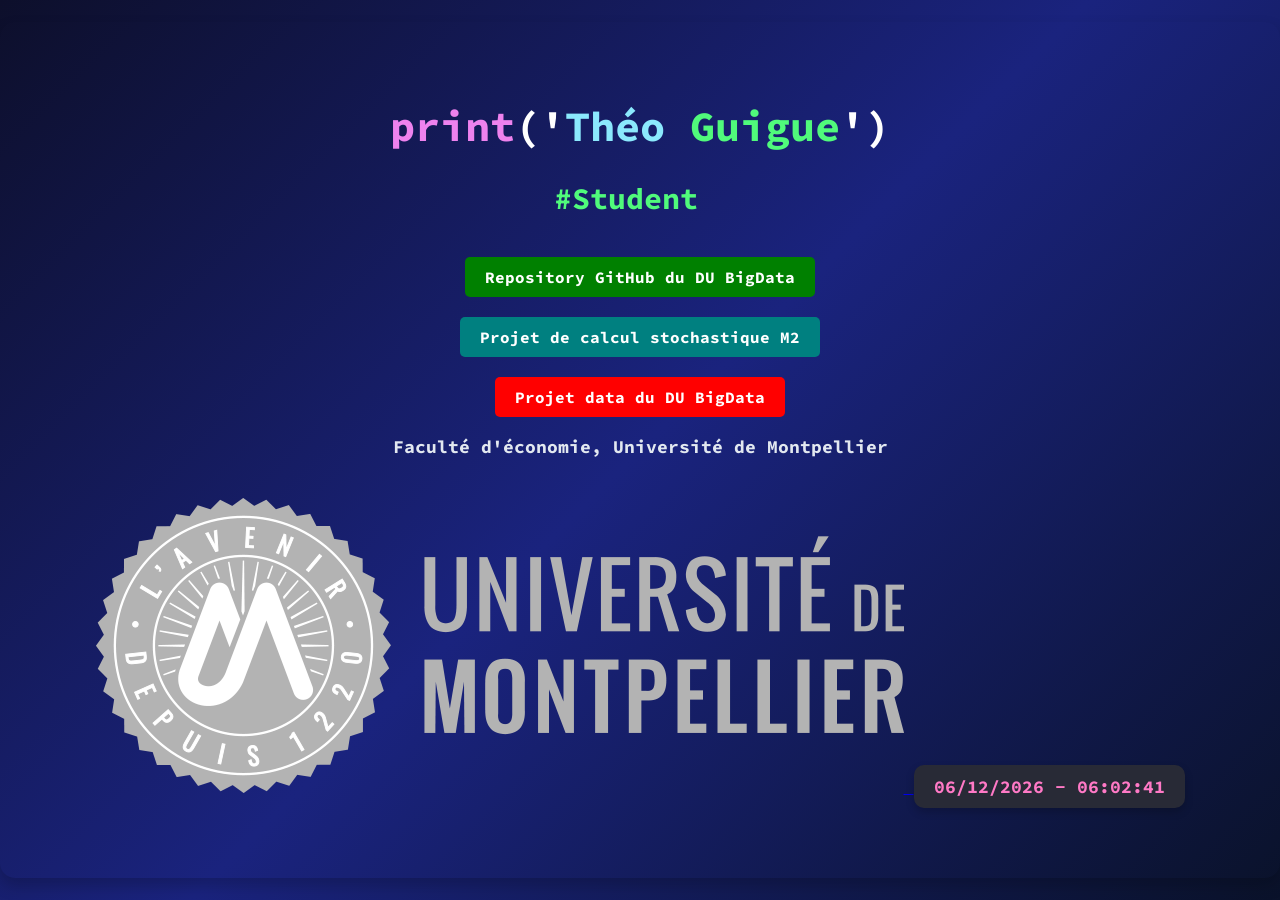
==== mon_site/index.html @ 54bfebbc "Add files via upload" ====
<!DOCTYPE html>
<html lang="fr">
<head>
    <meta charset="UTF-8">
    <meta name="viewport" content="width=device-width, initial-scale=1.0">
    <link rel="stylesheet" href="./style.css">
    <script src="./script.js" defer></script>
    <link rel="icon" href="./images_du_site/logo_python.png" type="image/png">
    <title>Site Théo Guigue</title>
</head>
<body>
    <div class="container">
        <h1><b>print('Théo Guigue')</b></h1>
        <h2>&#35? Student at the Montpellier University</h2>
        <a href="https://github.com/tguigue30/DU_Python" style="text-decoration: none;">
            <button id="githubButton" style="padding: 10px 20px; font-size: 16px; background-color: green; color: white; border: none; border-radius: 5px; cursor: pointer;">
                Repository GitHub du DU BigData
            </button>
        </a> <br> <br>
        <a href="https://github.com/tguigue30/DU_Python" style="text-decoration: none;" target = "Projet de calcul stochastique">
            <button id="coursButton" style="padding: 10px 20px; font-size: 16px; background-color: teal; color: white; border: none; border-radius: 5px; cursor: pointer;">
                Projet de calcul stochastique M2
            </button>
        </a> <br> <br>
        <a href="./GUIGUE-GAYRAUD-CALCULSTOCHASTIQUE.html" style="text-decoration: none;" target = "Projet de calcul stochastique">
            <button id="coursButton" style="padding: 10px 20px; font-size: 16px; background-color: red; color: white; border: none; border-radius: 5px; cursor: pointer;">
                Projet data du DU BigData 
            </button>
        </a> 
        <p>Faculté d'économie, Université de Montpellier</p>
        <a href="https://economie.edu.umontpellier.fr">
            <img id="logoImage" src="./images_du_site/um_logo.png" alt="Description de l'image" style="max-width: 70%; height: auto; margin-top: 20px;">
        </a>
        <p id="currentTime"></p>
    </div>
</body>
</html>
---- mon_site/style.css ----
@import url('https://fonts.googleapis.com/css2?family=Source+Code+Pro:wght@400;700&display=swap');

* {
    font-family: 'Source Code Pro', monospace;
    font-weight: bold;
}

body {
    margin: 0;
    padding: 0;
    display: flex;
    justify-content: center;
    align-items: center;
    height: 100vh;
    color: #ffffff; /* Couleur du texte */
    position: relative;
    background: linear-gradient(135deg, #0d0f2b, #1a237e, #0a122a);
}

.container {
    text-align: center;
    padding: 50px;
    border-radius: 15px;
    box-shadow: 0 8px 16px rgba(0, 0, 0, 0.2);
    width: 1000%;
    max-width: 100%;
}

h1 {
    font-family: 'Courier New', monospace;
    font-size: 42px;
    color: #ffffff;
    margin-bottom: 20px;
}

h2 {
    font-size: 30px;
    color: #50fa7b; /* Couleur pour les variables */
    margin-bottom: 40px;
}

p {
    font-size: 18px;
    color: #e2e8f0; /* Texte avec une couleur douce */
    margin-bottom: 20px;
    font-weight: bold;
}

.footer {
    margin-top: 50px;
    font-size: 14px;
    color: #94a3b8;
}

#logoImage {
    transition: transform 0.3s ease, border-radius 0.3s ease, background-color 0.3s ease;
    max-width: 50%; /* Réduire la taille de l'image */
    height: 50%;
    margin-top: 20px;
}

#currentTime {
    font-size: 18px;
    color: #ff79c6; /* Couleur rose vif */
    margin-top: 20px;
    font-weight: bold;
    background-color: #282a36; /* Fond sombre */
    padding: 10px 20px;
    border-radius: 10px;
    box-shadow: 0 4px 8px rgba(0, 0, 0, 0.2);
    display: inline-block;
}

.keyword {
    color: violet; /* Couleur pour les mots-clés */
}

.function-name {
    color: #8be9fd; /* Couleur pour les noms de fonctions */
}

.variable {
    color: #50fa7b; /* Couleur pour les variables */
}

.cursor {
    display: inline-block;
    width: 10px;
    background-color: #ffffff;
    animation: blink 1s infinite;
}

@keyframes blink {
    0%, 100% {
        opacity: 1;
    }
    50% {
        opacity: 0;
    }
}
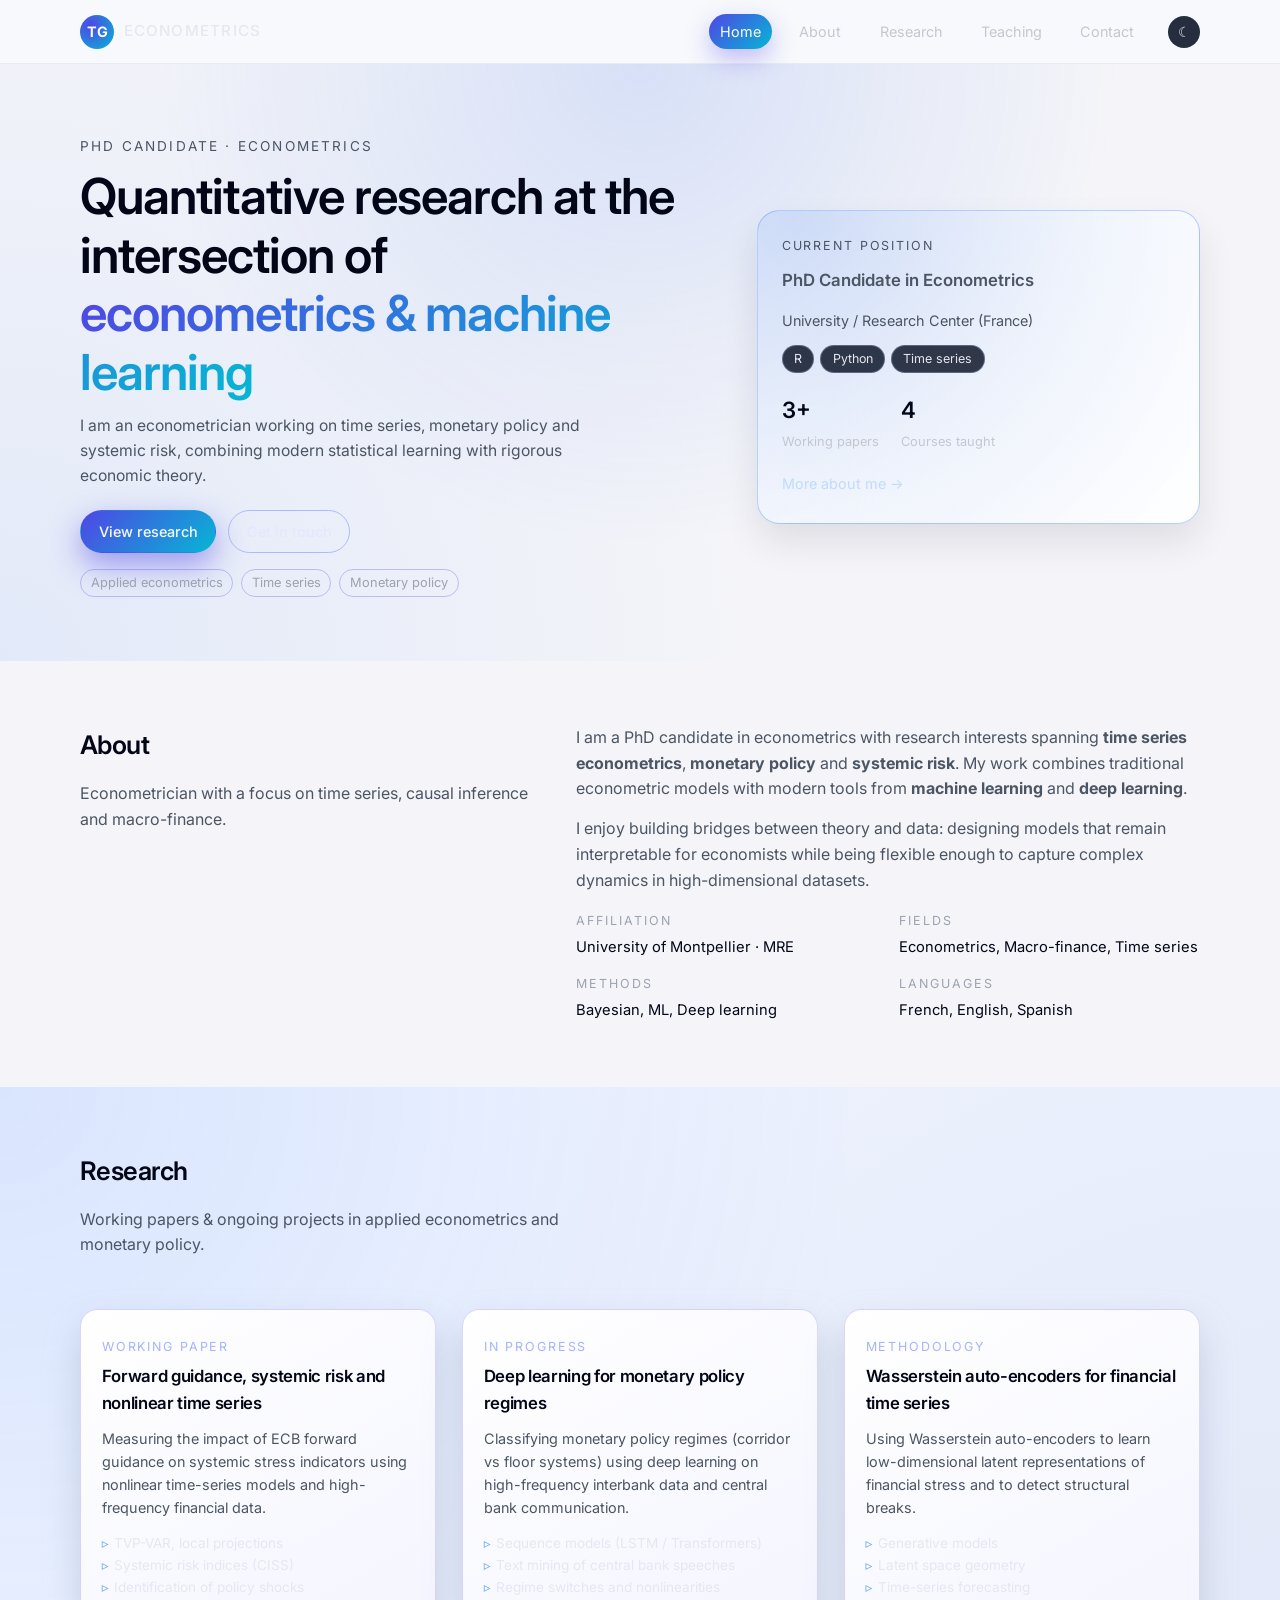
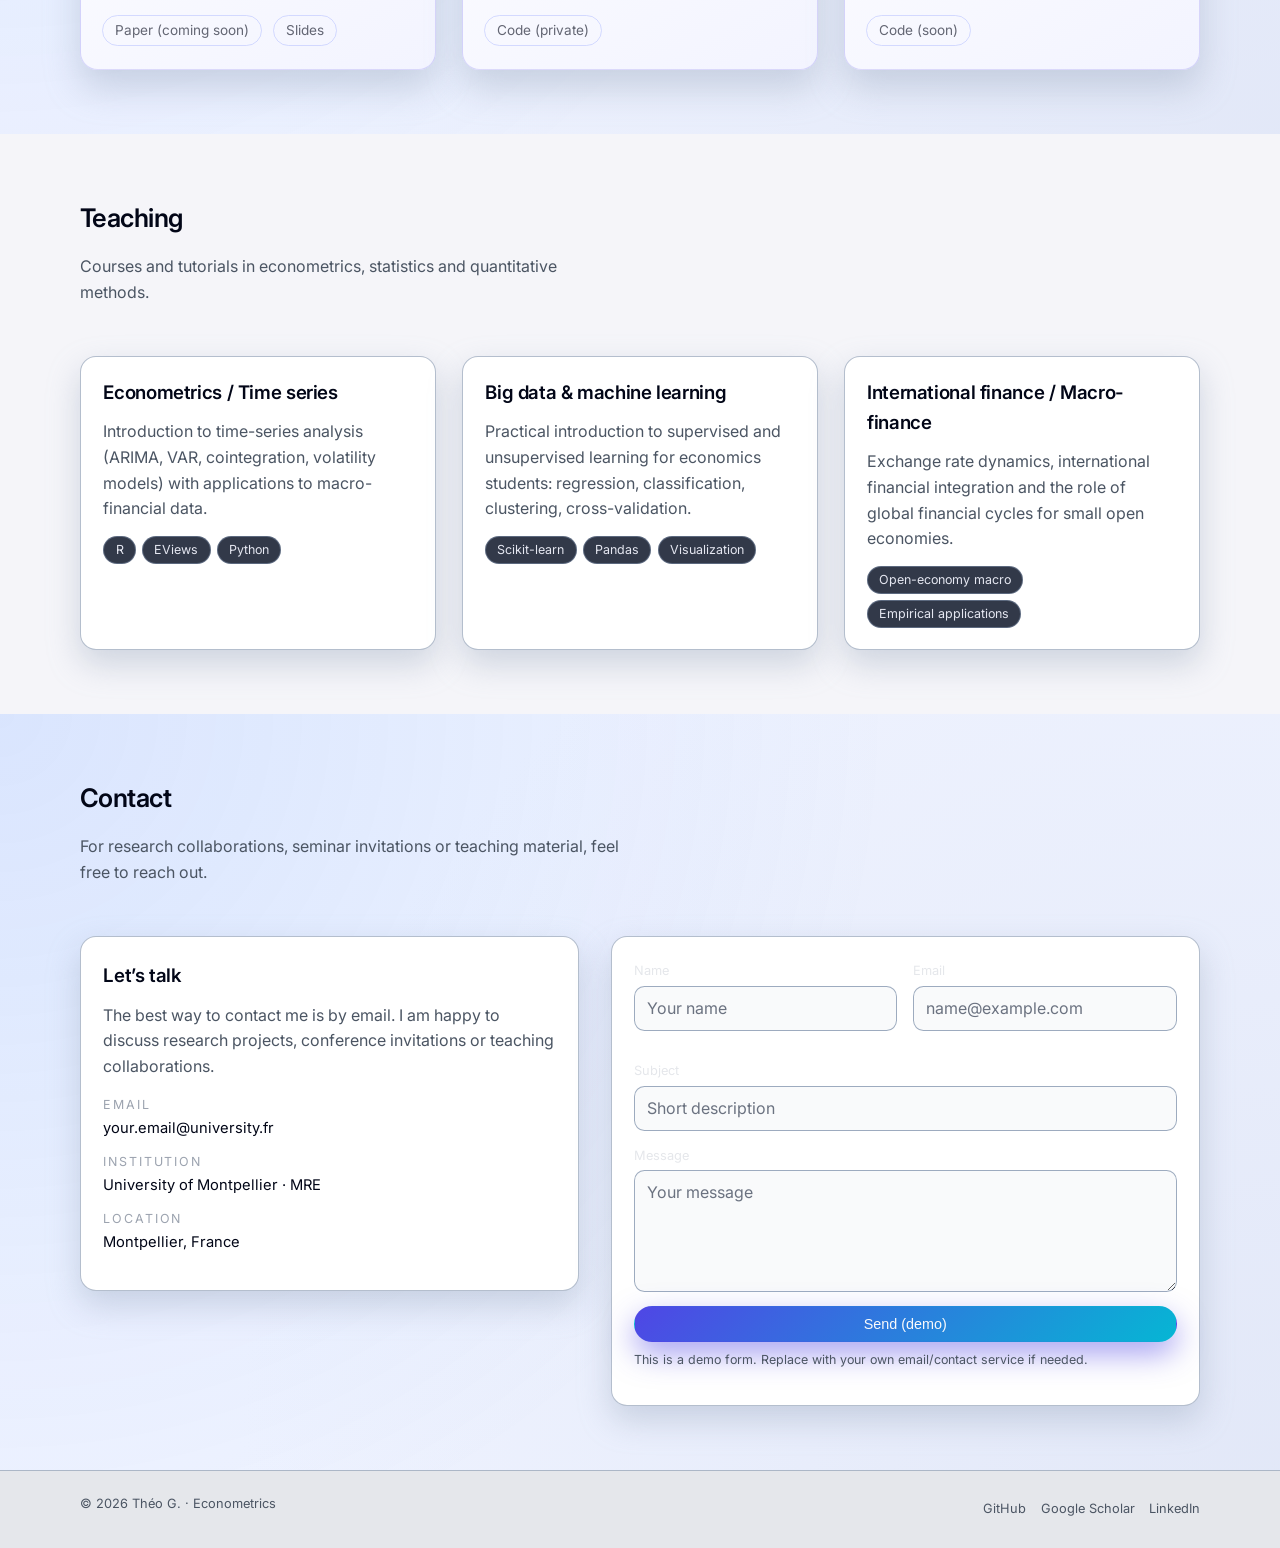
==== commit 18ec9efe: "Add initial personal website files" ====
--- a/mon_site/index.html
+++ b/mon_site/index.html
@@ -1,37 +1,320 @@
 <!DOCTYPE html>
-<html lang="fr">
+<html lang="en">
 <head>
-    <meta charset="UTF-8">
-    <meta name="viewport" content="width=device-width, initial-scale=1.0">
-    <link rel="stylesheet" href="./style.css">
-    <script src="./script.js" defer></script>
-    <link rel="icon" href="./images_du_site/logo_python.png" type="image/png">
-    <title>Site Théo Guigue</title>
+  <meta charset="UTF-8" />
+  <meta name="viewport" content="width=device-width, initial-scale=1.0" />
+  <title>Théo G. | PhD Candidate in Econometrics</title>
+  <meta name="description" content="Personal website of a PhD candidate in econometrics: research, teaching, and projects in applied econometrics and machine learning." />
+  <link rel="stylesheet" href="style.css" />
+  <link rel="preconnect" href="https://fonts.googleapis.com" />
+  <link rel="preconnect" href="https://fonts.gstatic.com" crossorigin />
+  <link href="https://fonts.googleapis.com/css2?family=Inter:wght@300;400;500;600;700&display=swap" rel="stylesheet" />
+  <script defer src="script.js"></script>
 </head>
 <body>
-    <div class="container">
-        <h1><b>print('Théo Guigue')</b></h1>
-        <h2>&#35? Student at the Montpellier University</h2>
-        <a href="https://github.com/tguigue30/DU_Python" style="text-decoration: none;">
-            <button id="githubButton" style="padding: 10px 20px; font-size: 16px; background-color: green; color: white; border: none; border-radius: 5px; cursor: pointer;">
-                Repository GitHub du DU BigData
-            </button>
-        </a> <br> <br>
-        <a href="https://github.com/tguigue30/DU_Python" style="text-decoration: none;" target = "Projet de calcul stochastique">
-            <button id="coursButton" style="padding: 10px 20px; font-size: 16px; background-color: teal; color: white; border: none; border-radius: 5px; cursor: pointer;">
-                Projet de calcul stochastique M2
-            </button>
-        </a> <br> <br>
-        <a href="./GUIGUE-GAYRAUD-CALCULSTOCHASTIQUE.html" style="text-decoration: none;" target = "Projet de calcul stochastique">
-            <button id="coursButton" style="padding: 10px 20px; font-size: 16px; background-color: red; color: white; border: none; border-radius: 5px; cursor: pointer;">
-                Projet data du DU BigData 
-            </button>
-        </a> 
-        <p>Faculté d'économie, Université de Montpellier</p>
-        <a href="https://economie.edu.umontpellier.fr">
-            <img id="logoImage" src="./images_du_site/um_logo.png" alt="Description de l'image" style="max-width: 70%; height: auto; margin-top: 20px;">
-        </a>
-        <p id="currentTime"></p>
+  <!-- ================= HEADER / NAV ================= -->
+  <header class="site-header">
+    <div class="container header-inner">
+      <div class="logo">
+        <span class="logo-symbol">TG</span>
+        <span class="logo-text">Econometrics</span>
+      </div>
+
+      <button class="nav-toggle" aria-label="Toggle navigation">
+        <span class="nav-toggle-bar"></span>
+        <span class="nav-toggle-bar"></span>
+      </button>
+
+      <nav class="site-nav">
+        <a href="#hero" class="nav-link active">Home</a>
+        <a href="#about" class="nav-link">About</a>
+        <a href="#research" class="nav-link">Research</a>
+        <a href="#teaching" class="nav-link">Teaching</a>
+        <a href="#contact" class="nav-link">Contact</a>
+        <button class="theme-toggle" aria-label="Toggle dark mode">
+          <span class="theme-icon">☾</span>
+        </button>
+      </nav>
     </div>
+  </header>
+
+  <!-- ================= HERO ================= -->
+  <main>
+    <section id="hero" class="hero">
+      <div class="container hero-inner">
+        <div class="hero-text fade-in">
+          <p class="hero-overline">PhD Candidate · Econometrics</p>
+          <h1>Quantitative research at the intersection of<br><span class="accent">econometrics & machine learning</span></h1>
+          <p class="hero-subtitle">
+            I am an econometrician working on time series, monetary policy and systemic risk,
+            combining modern statistical learning with rigorous economic theory.
+          </p>
+          <div class="hero-actions">
+            <a href="#research" class="btn primary">View research</a>
+            <a href="#contact" class="btn ghost">Get in touch</a>
+          </div>
+          <div class="hero-meta">
+            <span>Applied econometrics</span>
+            <span>Time series</span>
+            <span>Monetary policy</span>
+          </div>
+        </div>
+        <div class="hero-card fade-in delay-1">
+          <div class="hero-card-inner">
+            <p class="hero-card-title">Current position</p>
+            <p class="hero-card-main">PhD Candidate in Econometrics</p>
+            <p class="hero-card-sub">University / Research Center (France)</p>
+            <div class="hero-pill-row">
+              <span class="pill">R</span>
+              <span class="pill">Python</span>
+              <span class="pill">Time series</span>
+            </div>
+            <div class="hero-stats">
+              <div class="stat">
+                <span class="stat-value">3+</span>
+                <span class="stat-label">Working papers</span>
+              </div>
+              <div class="stat">
+                <span class="stat-value">4</span>
+                <span class="stat-label">Courses taught</span>
+              </div>
+            </div>
+            <a href="#about" class="hero-card-link">More about me →</a>
+          </div>
+        </div>
+      </div>
+    </section>
+
+    <!-- ================= ABOUT ================= -->
+    <section id="about" class="section">
+      <div class="container section-inner two-columns">
+        <div class="section-header fade-in">
+          <h2>About</h2>
+          <p class="section-subtitle">
+            Econometrician with a focus on time series, causal inference and macro-finance.
+          </p>
+        </div>
+        <div class="section-content fade-in delay-1">
+          <p>
+            I am a PhD candidate in econometrics with research interests spanning
+            <strong>time series econometrics</strong>, <strong>monetary policy</strong> and
+            <strong>systemic risk</strong>. My work combines traditional econometric models
+            with modern tools from <strong>machine learning</strong> and
+            <strong>deep learning</strong>.
+          </p>
+          <p>
+            I enjoy building bridges between theory and data: designing models that remain
+            interpretable for economists while being flexible enough to capture complex
+            dynamics in high-dimensional datasets.
+          </p>
+          <div class="info-grid">
+            <div class="info-item">
+              <span class="info-label">Affiliation</span>
+              <span class="info-value">University of Montpellier · MRE</span>
+            </div>
+            <div class="info-item">
+              <span class="info-label">Fields</span>
+              <span class="info-value">Econometrics, Macro-finance, Time series</span>
+            </div>
+            <div class="info-item">
+              <span class="info-label">Methods</span>
+              <span class="info-value">Bayesian, ML, Deep learning</span>
+            </div>
+            <div class="info-item">
+              <span class="info-label">Languages</span>
+              <span class="info-value">French, English, Spanish</span>
+            </div>
+          </div>
+        </div>
+      </div>
+    </section>
+
+    <!-- ================= RESEARCH ================= -->
+    <section id="research" class="section section-alt">
+      <div class="container section-inner">
+        <div class="section-header fade-in">
+          <h2>Research</h2>
+          <p class="section-subtitle">
+            Working papers & ongoing projects in applied econometrics and monetary policy.
+          </p>
+        </div>
+
+        <div class="cards-grid">
+          <article class="card fade-in delay-1">
+            <div class="card-tag">Working paper</div>
+            <h3 class="card-title">Forward guidance, systemic risk and nonlinear time series</h3>
+            <p class="card-text">
+              Measuring the impact of ECB forward guidance on systemic stress indicators
+              using nonlinear time-series models and high-frequency financial data.
+            </p>
+            <ul class="card-meta-list">
+              <li>TVP-VAR, local projections</li>
+              <li>Systemic risk indices (CISS)</li>
+              <li>Identification of policy shocks</li>
+            </ul>
+            <div class="card-links">
+              <a href="#" class="card-link disabled">Paper (coming soon)</a>
+              <a href="#" class="card-link disabled">Slides</a>
+            </div>
+          </article>
+
+          <article class="card fade-in delay-2">
+            <div class="card-tag">In progress</div>
+            <h3 class="card-title">Deep learning for monetary policy regimes</h3>
+            <p class="card-text">
+              Classifying monetary policy regimes (corridor vs floor systems) using
+              deep learning on high-frequency interbank data and central bank communication.
+            </p>
+            <ul class="card-meta-list">
+              <li>Sequence models (LSTM / Transformers)</li>
+              <li>Text mining of central bank speeches</li>
+              <li>Regime switches and nonlinearities</li>
+            </ul>
+            <div class="card-links">
+              <a href="#" class="card-link disabled">Code (private)</a>
+            </div>
+          </article>
+
+          <article class="card fade-in delay-3">
+            <div class="card-tag">Methodology</div>
+            <h3 class="card-title">Wasserstein auto-encoders for financial time series</h3>
+            <p class="card-text">
+              Using Wasserstein auto-encoders to learn low-dimensional latent
+              representations of financial stress and to detect structural breaks.
+            </p>
+            <ul class="card-meta-list">
+              <li>Generative models</li>
+              <li>Latent space geometry</li>
+              <li>Time-series forecasting</li>
+            </ul>
+            <div class="card-links">
+              <a href="#" class="card-link disabled">Code (soon)</a>
+            </div>
+          </article>
+        </div>
+      </div>
+    </section>
+
+    <!-- ================= TEACHING ================= -->
+    <section id="teaching" class="section">
+      <div class="container section-inner">
+        <div class="section-header fade-in">
+          <h2>Teaching</h2>
+          <p class="section-subtitle">
+            Courses and tutorials in econometrics, statistics and quantitative methods.
+          </p>
+        </div>
+
+        <div class="teaching-grid">
+          <div class="teaching-item fade-in delay-1">
+            <h3>Econometrics / Time series</h3>
+            <p>
+              Introduction to time-series analysis (ARIMA, VAR, cointegration, volatility models)
+              with applications to macro-financial data.
+            </p>
+            <ul class="pill-list">
+              <li class="pill">R</li>
+              <li class="pill">EViews</li>
+              <li class="pill">Python</li>
+            </ul>
+          </div>
+          <div class="teaching-item fade-in delay-2">
+            <h3>Big data & machine learning</h3>
+            <p>
+              Practical introduction to supervised and unsupervised learning for economics
+              students: regression, classification, clustering, cross-validation.
+            </p>
+            <ul class="pill-list">
+              <li class="pill">Scikit-learn</li>
+              <li class="pill">Pandas</li>
+              <li class="pill">Visualization</li>
+            </ul>
+          </div>
+          <div class="teaching-item fade-in delay-3">
+            <h3>International finance / Macro-finance</h3>
+            <p>
+              Exchange rate dynamics, international financial integration and the role
+              of global financial cycles for small open economies.
+            </p>
+            <ul class="pill-list">
+              <li class="pill">Open-economy macro</li>
+              <li class="pill">Empirical applications</li>
+            </ul>
+          </div>
+        </div>
+      </div>
+    </section>
+
+    <!-- ================= CONTACT ================= -->
+    <section id="contact" class="section section-alt">
+      <div class="container section-inner">
+        <div class="section-header fade-in">
+          <h2>Contact</h2>
+          <p class="section-subtitle">
+            For research collaborations, seminar invitations or teaching material, feel free to reach out.
+          </p>
+        </div>
+
+        <div class="contact-layout">
+          <div class="contact-card fade-in delay-1">
+            <h3>Let’s talk</h3>
+            <p>
+              The best way to contact me is by email. I am happy to discuss research projects,
+              conference invitations or teaching collaborations.
+            </p>
+            <ul class="contact-list">
+              <li>
+                <span class="contact-label">Email</span>
+                <a href="mailto:your.email@university.fr" class="contact-value">your.email@university.fr</a>
+              </li>
+              <li>
+                <span class="contact-label">Institution</span>
+                <span class="contact-value">University of Montpellier · MRE</span>
+              </li>
+              <li>
+                <span class="contact-label">Location</span>
+                <span class="contact-value">Montpellier, France</span>
+              </li>
+            </ul>
+          </div>
+
+          <form class="contact-form fade-in delay-2" onsubmit="return false;">
+            <div class="form-row">
+              <div class="form-field">
+                <label for="name">Name</label>
+                <input id="name" type="text" placeholder="Your name" />
+              </div>
+              <div class="form-field">
+                <label for="email">Email</label>
+                <input id="email" type="email" placeholder="name@example.com" />
+              </div>
+            </div>
+            <div class="form-field">
+              <label for="subject">Subject</label>
+              <input id="subject" type="text" placeholder="Short description" />
+            </div>
+            <div class="form-field">
+              <label for="message">Message</label>
+              <textarea id="message" rows="4" placeholder="Your message"></textarea>
+            </div>
+            <button type="submit" class="btn primary full-width">Send (demo)</button>
+            <p class="form-hint">This is a demo form. Replace with your own email/contact service if needed.</p>
+          </form>
+        </div>
+      </div>
+    </section>
+  </main>
+
+  <!-- ================= FOOTER ================= -->
+  <footer class="site-footer">
+    <div class="container footer-inner">
+      <p>© <span id="year"></span> Théo G. · Econometrics</p>
+      <div class="footer-links">
+        <a href="https://github.com/your-github" target="_blank" rel="noreferrer">GitHub</a>
+        <a href="#" target="_blank" rel="noreferrer">Google Scholar</a>
+        <a href="#" target="_blank" rel="noreferrer">LinkedIn</a>
+      </div>
+    </div>
+  </footer>
 </body>
-</html>+</html>
--- a/mon_site/style.css
+++ b/mon_site/style.css
@@ -1,100 +1,807 @@
-@import url('https://fonts.googleapis.com/css2?family=Source+Code+Pro:wght@400;700&display=swap');
-
-* {
-    font-family: 'Source Code Pro', monospace;
-    font-weight: bold;
+/* =============== RESET & BASE =============== */
+
+*,
+*::before,
+*::after {
+  box-sizing: border-box;
+}
+
+html {
+  scroll-behavior: smooth;
 }
 
 body {
-    margin: 0;
-    padding: 0;
-    display: flex;
-    justify-content: center;
-    align-items: center;
-    height: 100vh;
-    color: #ffffff; /* Couleur du texte */
-    position: relative;
-    background: linear-gradient(135deg, #0d0f2b, #1a237e, #0a122a);
-}
+  margin: 0;
+  font-family: "Inter", system-ui, -apple-system, BlinkMacSystemFont, "Segoe UI", sans-serif;
+  background: #050811;
+  color: #f5f5f7;
+  line-height: 1.6;
+}
+
+/* Container */
 
 .container {
-    text-align: center;
-    padding: 50px;
-    border-radius: 15px;
-    box-shadow: 0 8px 16px rgba(0, 0, 0, 0.2);
-    width: 1000%;
-    max-width: 100%;
-}
-
-h1 {
-    font-family: 'Courier New', monospace;
-    font-size: 42px;
-    color: #ffffff;
-    margin-bottom: 20px;
-}
-
-h2 {
-    font-size: 30px;
-    color: #50fa7b; /* Couleur pour les variables */
-    margin-bottom: 40px;
+  width: min(1120px, 100% - 2.5rem);
+  margin-inline: auto;
+}
+
+/* Typography */
+
+h1, h2, h3, h4 {
+  margin: 0 0 0.6em;
+  font-weight: 600;
+  letter-spacing: -0.02em;
 }
 
 p {
-    font-size: 18px;
-    color: #e2e8f0; /* Texte avec une couleur douce */
-    margin-bottom: 20px;
-    font-weight: bold;
-}
-
-.footer {
-    margin-top: 50px;
-    font-size: 14px;
-    color: #94a3b8;
-}
-
-#logoImage {
-    transition: transform 0.3s ease, border-radius 0.3s ease, background-color 0.3s ease;
-    max-width: 50%; /* Réduire la taille de l'image */
-    height: 50%;
-    margin-top: 20px;
-}
-
-#currentTime {
-    font-size: 18px;
-    color: #ff79c6; /* Couleur rose vif */
-    margin-top: 20px;
-    font-weight: bold;
-    background-color: #282a36; /* Fond sombre */
-    padding: 10px 20px;
-    border-radius: 10px;
-    box-shadow: 0 4px 8px rgba(0, 0, 0, 0.2);
-    display: inline-block;
-}
-
-.keyword {
-    color: violet; /* Couleur pour les mots-clés */
-}
-
-.function-name {
-    color: #8be9fd; /* Couleur pour les noms de fonctions */
-}
-
-.variable {
-    color: #50fa7b; /* Couleur pour les variables */
-}
-
-.cursor {
-    display: inline-block;
-    width: 10px;
-    background-color: #ffffff;
-    animation: blink 1s infinite;
-}
-
-@keyframes blink {
-    0%, 100% {
-        opacity: 1;
-    }
-    50% {
-        opacity: 0;
-    }
-}+  margin: 0 0 0.9em;
+  color: #c4c7d2;
+}
+
+a {
+  color: inherit;
+  text-decoration: none;
+}
+
+section {
+  scroll-margin-top: 80px;
+}
+
+/* =============== HEADER =============== */
+
+.site-header {
+  position: sticky;
+  top: 0;
+  z-index: 100;
+  backdrop-filter: blur(16px);
+  background: rgba(5, 8, 17, 0.82);
+  border-bottom: 1px solid rgba(255, 255, 255, 0.04);
+}
+
+.header-inner {
+  display: flex;
+  align-items: center;
+  justify-content: space-between;
+  padding-block: 0.9rem;
+}
+
+/* Logo */
+
+.logo {
+  display: inline-flex;
+  align-items: center;
+  gap: 0.6rem;
+}
+
+.logo-symbol {
+  width: 34px;
+  height: 34px;
+  border-radius: 999px;
+  background: radial-gradient(circle at 30% 30%, #4f46e5, #06b6d4);
+  display: inline-flex;
+  align-items: center;
+  justify-content: center;
+  font-weight: 700;
+  font-size: 0.9rem;
+}
+
+.logo-text {
+  font-weight: 500;
+  font-size: 0.95rem;
+  letter-spacing: 0.08em;
+  text-transform: uppercase;
+  color: #e5e7f1;
+}
+
+/* Navigation */
+
+.site-nav {
+  display: flex;
+  align-items: center;
+  gap: 1rem;
+}
+
+.nav-link {
+  font-size: 0.9rem;
+  padding: 0.35rem 0.7rem;
+  border-radius: 999px;
+  color: #c4c7d2;
+  transition: background 0.2s ease, color 0.2s ease, transform 0.15s ease;
+}
+
+.nav-link:hover {
+  background: rgba(148, 163, 255, 0.18);
+  color: #e5e7ff;
+  transform: translateY(-1px);
+}
+
+.nav-link.active {
+  background: linear-gradient(135deg, #4f46e5, #06b6d4);
+  color: #fff;
+  box-shadow: 0 10px 25px rgba(79, 70, 229, 0.35);
+}
+
+/* Theme toggle */
+
+.theme-toggle {
+  border: none;
+  outline: none;
+  cursor: pointer;
+  width: 32px;
+  height: 32px;
+  border-radius: 999px;
+  background: rgba(15, 23, 42, 0.9);
+  display: inline-flex;
+  align-items: center;
+  justify-content: center;
+  font-size: 0.9rem;
+  color: #e5e7f1;
+  margin-left: 0.4rem;
+  transition: background 0.2s ease, transform 0.15s ease;
+}
+
+.theme-toggle:hover {
+  background: rgba(30, 64, 175, 0.9);
+  transform: translateY(-1px);
+}
+
+/* Mobile nav toggle */
+
+.nav-toggle {
+  display: none;
+  background: none;
+  border: none;
+  cursor: pointer;
+  padding: 0.25rem;
+}
+
+.nav-toggle-bar {
+  display: block;
+  width: 22px;
+  height: 2px;
+  border-radius: 999px;
+  background: #e5e7f1;
+  margin: 4px 0;
+}
+
+/* =============== HERO =============== */
+
+.hero {
+  padding-block: 4.5rem 4rem;
+  background: radial-gradient(circle at top, rgba(56, 189, 248, 0.1), transparent 55%),
+              radial-gradient(circle at 10% 80%, rgba(129, 140, 248, 0.12), transparent 55%);
+}
+
+.hero-inner {
+  display: grid;
+  grid-template-columns: minmax(0, 2.1fr) minmax(0, 1.5fr);
+  gap: 3.5rem;
+  align-items: center;
+}
+
+.hero-overline {
+  font-size: 0.85rem;
+  text-transform: uppercase;
+  letter-spacing: 0.16em;
+  color: #a5b4fc;
+  margin-bottom: 0.6rem;
+}
+
+.hero h1 {
+  font-size: clamp(2.1rem, 2.4vw + 1.4rem, 3.1rem);
+  line-height: 1.18;
+  margin-bottom: 0.7rem;
+}
+
+.accent {
+  background-image: linear-gradient(135deg, #4f46e5, #06b6d4);
+  -webkit-background-clip: text;
+  color: transparent;
+}
+
+.hero-subtitle {
+  max-width: 34rem;
+  font-size: 0.98rem;
+}
+
+.hero-actions {
+  display: flex;
+  flex-wrap: wrap;
+  gap: 0.75rem;
+  margin-top: 1.4rem;
+  margin-bottom: 1rem;
+}
+
+.hero-meta {
+  display: flex;
+  flex-wrap: wrap;
+  gap: 0.5rem;
+  font-size: 0.8rem;
+  color: #9ca3af;
+}
+
+.hero-meta span {
+  padding: 0.18rem 0.6rem;
+  border-radius: 999px;
+  border: 1px solid rgba(148, 163, 255, 0.4);
+}
+
+/* Hero card */
+
+.hero-card {
+  position: relative;
+}
+
+.hero-card-inner {
+  border-radius: 1.4rem;
+  background: radial-gradient(circle at 10% 0, rgba(59, 130, 246, 0.32), rgba(15, 23, 42, 0.98));
+  border: 1px solid rgba(148, 163, 255, 0.35);
+  padding: 1.6rem 1.5rem;
+  box-shadow:
+    0 18px 40px rgba(15, 23, 42, 0.75),
+    0 0 40px rgba(59, 130, 246, 0.16);
+}
+
+.hero-card-title {
+  text-transform: uppercase;
+  font-size: 0.78rem;
+  letter-spacing: 0.15em;
+  color: #c7d2fe;
+}
+
+.hero-card-main {
+  font-size: 1.05rem;
+  font-weight: 600;
+  margin-top: 0.3rem;
+}
+
+.hero-card-sub {
+  font-size: 0.9rem;
+  color: #e5e7eb;
+}
+
+.hero-pill-row {
+  display: flex;
+  flex-wrap: wrap;
+  gap: 0.4rem;
+  margin-block: 0.8rem 1.2rem;
+}
+
+.pill {
+  display: inline-flex;
+  align-items: center;
+  justify-content: center;
+  padding: 0.18rem 0.7rem;
+  border-radius: 999px;
+  background: rgba(15, 23, 42, 0.85);
+  border: 1px solid rgba(191, 219, 254, 0.3);
+  font-size: 0.78rem;
+  color: #e5e7f1;
+}
+
+/* Hero stats */
+
+.hero-stats {
+  display: flex;
+  gap: 1.4rem;
+  margin-bottom: 1.1rem;
+}
+
+.stat-value {
+  display: block;
+  font-size: 1.4rem;
+  font-weight: 600;
+}
+
+.stat-label {
+  font-size: 0.8rem;
+  color: #c4c7d2;
+}
+
+.hero-card-link {
+  font-size: 0.9rem;
+  color: #bfdbfe;
+}
+
+/* Buttons */
+
+.btn {
+  display: inline-flex;
+  align-items: center;
+  justify-content: center;
+  padding: 0.55rem 1.1rem;
+  border-radius: 999px;
+  font-size: 0.9rem;
+  font-weight: 500;
+  border: 1px solid transparent;
+  cursor: pointer;
+  transition: background 0.2s ease, color 0.2s ease, transform 0.15s ease, box-shadow 0.2s ease, border-color 0.2s ease;
+}
+
+.btn.primary {
+  background: linear-gradient(135deg, #4f46e5, #06b6d4);
+  color: #f9fafb;
+  box-shadow: 0 12px 30px rgba(79, 70, 229, 0.5);
+}
+
+.btn.primary:hover {
+  transform: translateY(-1px);
+  box-shadow: 0 18px 38px rgba(79, 70, 229, 0.55);
+}
+
+.btn.ghost {
+  background: transparent;
+  border-color: rgba(148, 163, 255, 0.7);
+  color: #e5e7ff;
+}
+
+.btn.ghost:hover {
+  background: rgba(30, 64, 175, 0.4);
+  transform: translateY(-1px);
+}
+
+.btn.full-width {
+  width: 100%;
+}
+
+/* =============== SECTIONS =============== */
+
+.section {
+  padding-block: 4rem;
+}
+
+.section-alt {
+  background: radial-gradient(circle at 0 0, rgba(30, 64, 175, 0.24), transparent 60%),
+              radial-gradient(circle at 100% 100%, rgba(8, 47, 73, 0.36), #020617 70%);
+}
+
+.section-inner {
+  display: flex;
+  flex-direction: column;
+  gap: 2.3rem;
+}
+
+.section-header h2 {
+  font-size: 1.6rem;
+}
+
+.section-subtitle {
+  max-width: 34rem;
+}
+
+/* Two columns */
+
+.two-columns {
+  display: grid;
+  grid-template-columns: minmax(0, 1.15fr) minmax(0, 1.6fr);
+  gap: 3rem;
+}
+
+/* Info grid */
+
+.info-grid {
+  display: grid;
+  grid-template-columns: repeat(auto-fit, minmax(210px, 1fr));
+  gap: 0.9rem 1.4rem;
+  margin-top: 1.1rem;
+}
+
+.info-label {
+  display: block;
+  font-size: 0.78rem;
+  text-transform: uppercase;
+  letter-spacing: 0.16em;
+  color: #9ca3af;
+  margin-bottom: 0.2rem;
+}
+
+.info-value {
+  font-size: 0.92rem;
+}
+
+/* Cards grid (research) */
+
+.cards-grid {
+  display: grid;
+  grid-template-columns: repeat(auto-fit, minmax(260px, 1fr));
+  gap: 1.6rem;
+}
+
+.card {
+  position: relative;
+  border-radius: 1.1rem;
+  padding: 1.4rem 1.3rem 1.4rem;
+  background: linear-gradient(155deg, rgba(15, 23, 42, 0.98), rgba(15, 23, 42, 0.9));
+  border: 1px solid rgba(148, 163, 255, 0.25);
+  box-shadow: 0 16px 36px rgba(15, 23, 42, 0.85);
+}
+
+.card-tag {
+  display: inline-block;
+  font-size: 0.78rem;
+  text-transform: uppercase;
+  letter-spacing: 0.15em;
+  color: #a5b4fc;
+  margin-bottom: 0.4rem;
+}
+
+.card-title {
+  font-size: 1.05rem;
+}
+
+.card-text {
+  font-size: 0.9rem;
+}
+
+.card-meta-list {
+  list-style: none;
+  padding: 0;
+  margin: 0.9rem 0 1rem;
+  font-size: 0.85rem;
+  color: #e5e7f1;
+}
+
+.card-meta-list li::before {
+  content: "▹";
+  color: #60a5fa;
+  margin-right: 0.35rem;
+}
+
+.card-links {
+  display: flex;
+  flex-wrap: wrap;
+  gap: 0.7rem;
+  font-size: 0.85rem;
+}
+
+.card-link {
+  padding: 0.25rem 0.75rem;
+  border-radius: 999px;
+  border: 1px solid rgba(148, 163, 255, 0.6);
+}
+
+.card-link.disabled {
+  opacity: 0.6;
+  cursor: default;
+}
+
+/* Teaching grid */
+
+.teaching-grid {
+  display: grid;
+  grid-template-columns: repeat(auto-fit, minmax(260px, 1fr));
+  gap: 1.6rem;
+}
+
+.teaching-item {
+  border-radius: 1rem;
+  padding: 1.3rem 1.4rem;
+  background: rgba(15, 23, 42, 0.95);
+  border: 1px solid rgba(75, 85, 99, 0.8);
+}
+
+.pill-list {
+  list-style: none;
+  padding: 0;
+  margin: 0.5rem 0 0;
+  display: flex;
+  flex-wrap: wrap;
+  gap: 0.4rem;
+}
+
+/* Contact */
+
+.contact-layout {
+  display: grid;
+  grid-template-columns: minmax(0, 1.1fr) minmax(0, 1.3fr);
+  gap: 2rem;
+  align-items: flex-start;
+}
+
+.contact-card {
+  border-radius: 1rem;
+  padding: 1.5rem 1.4rem;
+  border: 1px solid rgba(148, 163, 255, 0.4);
+  background: rgba(15, 23, 42, 0.95);
+  box-shadow: 0 14px 32px rgba(15, 23, 42, 0.9);
+}
+
+.contact-list {
+  list-style: none;
+  padding: 0;
+  margin: 1rem 0 0;
+}
+
+.contact-list li {
+  margin-bottom: 0.7rem;
+}
+
+.contact-label {
+  display: block;
+  font-size: 0.78rem;
+  text-transform: uppercase;
+  letter-spacing: 0.15em;
+  color: #9ca3af;
+}
+
+.contact-value {
+  font-size: 0.92rem;
+}
+
+/* Contact form */
+
+.contact-form {
+  border-radius: 1rem;
+  padding: 1.5rem 1.4rem;
+  background: rgba(15, 23, 42, 0.94);
+  border: 1px solid rgba(55, 65, 81, 0.9);
+}
+
+.form-row {
+  display: grid;
+  grid-template-columns: repeat(2, minmax(0, 1fr));
+  gap: 1rem;
+  margin-bottom: 1rem;
+}
+
+.form-field {
+  display: flex;
+  flex-direction: column;
+  gap: 0.25rem;
+  margin-bottom: 0.9rem;
+}
+
+label {
+  font-size: 0.8rem;
+  color: #e5e7eb;
+}
+
+input,
+textarea {
+  border-radius: 0.65rem;
+  border: 1px solid rgba(75, 85, 99, 0.9);
+  background: rgba(15, 23, 42, 0.95);
+  padding: 0.55rem 0.75rem;
+  font: inherit;
+  color: #f9fafb;
+  outline: none;
+  transition: border-color 0.18s ease, box-shadow 0.18s ease, background 0.18s ease;
+}
+
+input::placeholder,
+textarea::placeholder {
+  color: #6b7280;
+}
+
+input:focus,
+textarea:focus {
+  border-color: #4f46e5;
+  box-shadow: 0 0 0 1px rgba(79, 70, 229, 0.4);
+}
+
+textarea {
+  resize: vertical;
+}
+
+.form-hint {
+  font-size: 0.78rem;
+  color: #9ca3af;
+  margin-top: 0.5rem;
+}
+
+/* =============== FOOTER =============== */
+
+.site-footer {
+  border-top: 1px solid rgba(31, 41, 55, 0.9);
+  background: #020617;
+  padding-block: 1.4rem;
+}
+
+.footer-inner {
+  display: flex;
+  align-items: center;
+  justify-content: space-between;
+  gap: 1rem;
+  font-size: 0.8rem;
+  color: #6b7280;
+}
+
+.footer-links {
+  display: flex;
+  gap: 0.9rem;
+}
+
+.footer-links a {
+  color: #9ca3af;
+}
+
+.footer-links a:hover {
+  color: #e5e7eb;
+}
+
+/* =============== ANIMATIONS =============== */
+
+.fade-in {
+  opacity: 0;
+  transform: translateY(14px);
+  transition: opacity 0.55s ease, transform 0.55s ease;
+}
+
+.fade-in.visible {
+  opacity: 1;
+  transform: translateY(0);
+}
+
+.delay-1 {
+  transition-delay: 0.15s;
+}
+
+.delay-2 {
+  transition-delay: 0.3s;
+}
+
+.delay-3 {
+  transition-delay: 0.45s;
+}
+
+/* =============== LIGHT THEME =============== */
+
+body.light-theme {
+  background: #f5f5f9;
+  color: #020617;
+}
+
+body.light-theme .site-header {
+  background: rgba(248, 250, 252, 0.9);
+  border-bottom-color: rgba(15, 23, 42, 0.06);
+}
+
+body.light-theme .logo-symbol {
+  background: radial-gradient(circle at 30% 30%, #4f46e5, #06b6d4);
+  color: #f9fafb;
+}
+
+body.light-theme p {
+  color: #4b5563;
+}
+
+body.light-theme .hero {
+  background: radial-gradient(circle at top, rgba(37, 99, 235, 0.14), transparent 55%),
+              radial-gradient(circle at 0 100%, rgba(59, 130, 246, 0.1), transparent 55%);
+}
+
+body.light-theme .hero-card-inner {
+  background: radial-gradient(circle at 10% 0, rgba(59, 130, 246, 0.14), #ffffff);
+  border-color: rgba(59, 130, 246, 0.35);
+  box-shadow: 0 18px 35px rgba(15, 23, 42, 0.1);
+}
+
+body.light-theme .hero-meta span {
+  border-color: rgba(79, 70, 229, 0.3);
+}
+
+body.light-theme .section-alt {
+  background: radial-gradient(circle at 0 0, rgba(59, 130, 246, 0.12), transparent 60%),
+              radial-gradient(circle at 100% 100%, rgba(37, 99, 235, 0.09), #eff3ff 70%);
+}
+
+body.light-theme .card {
+  background: linear-gradient(150deg, #ffffff, #f3f4ff);
+  border-color: rgba(79, 70, 229, 0.2);
+  box-shadow: 0 18px 35px rgba(148, 163, 184, 0.4);
+}
+
+body.light-theme .teaching-item,
+body.light-theme .contact-card,
+body.light-theme .contact-form {
+  background: #ffffff;
+  border-color: rgba(148, 163, 184, 0.7);
+  box-shadow: 0 14px 32px rgba(148, 163, 184, 0.4);
+}
+
+body.light-theme .site-footer {
+  background: #e5e7eb;
+  border-top-color: rgba(148, 163, 184, 0.7);
+}
+
+body.light-theme .footer-inner {
+  color: #4b5563;
+}
+
+body.light-theme .footer-links a {
+  color: #4b5563;
+}
+
+body.light-theme input,
+body.light-theme textarea {
+  background: #f9fafb;
+  border-color: rgba(148, 163, 184, 0.9);
+  color: #020617;
+}
+
+/* =============== RESPONSIVE =============== */
+
+@media (max-width: 800px) {
+  .hero-inner {
+    grid-template-columns: 1fr;
+  }
+
+  .hero-card {
+    order: -1;
+  }
+
+  .two-columns,
+  .contact-layout {
+    grid-template-columns: 1fr;
+  }
+
+  .header-inner {
+    padding-block: 0.65rem;
+  }
+
+  .site-nav {
+    position: absolute;
+    inset-inline: 0;
+    top: 100%;
+    background: rgba(5, 8, 17, 0.98);
+    padding: 0.5rem 1.25rem 0.9rem;
+    flex-direction: column;
+    align-items: flex-start;
+    transform-origin: top;
+    transform: scaleY(0.9);
+    opacity: 0;
+    pointer-events: none;
+    gap: 0.4rem;
+    transition: opacity 0.2s ease, transform 0.2s ease;
+  }
+
+  body.light-theme .site-nav {
+    background: rgba(248, 250, 252, 0.98);
+  }
+
+  .site-nav.open {
+    opacity: 1;
+    pointer-events: auto;
+    transform: scaleY(1);
+  }
+
+  .theme-toggle {
+    align-self: flex-start;
+    margin-top: 0.25rem;
+  }
+
+  .nav-toggle {
+    display: block;
+  }
+}
+
+@media (max-width: 600px) {
+  .container {
+    width: min(100% - 1.8rem, 100%);
+  }
+
+  .hero {
+    padding-block: 3.2rem 3rem;
+  }
+
+  .section {
+    padding-block: 3rem;
+  }
+
+  .hero-meta {
+    gap: 0.4rem;
+  }
+
+  .hero-meta span {
+    font-size: 0.76rem;
+  }
+
+  .form-row {
+    grid-template-columns: 1fr;
+  }
+
+  .footer-inner {
+    flex-direction: column;
+    align-items: flex-start;
+  }
+}
